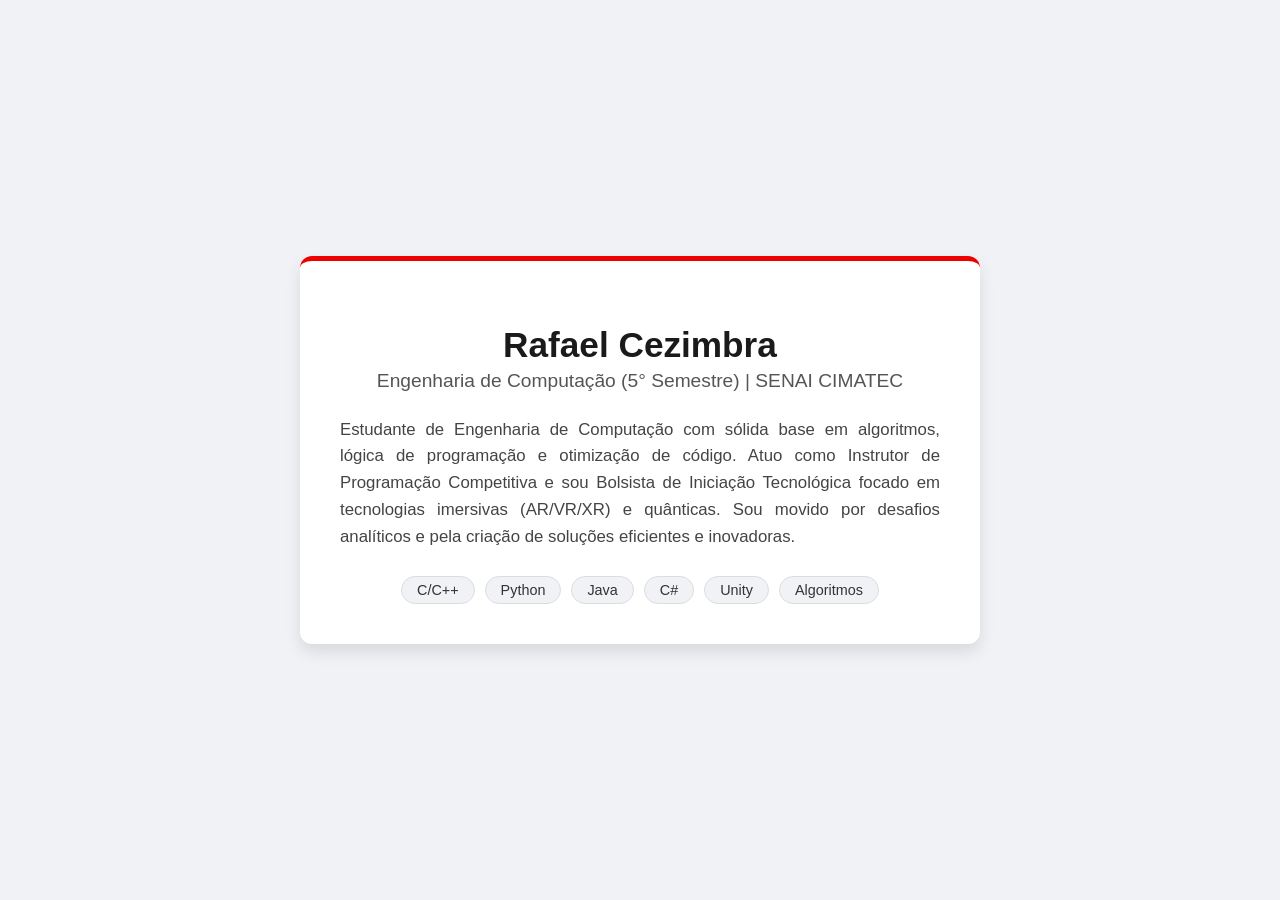
==== index.html @ 8910e25c "index adicionado" ====
<!DOCTYPE html>
<html lang="pt-BR">
<head>
    <meta charset="UTF-8">
    <meta name="viewport" content="width=device-width, initial-scale=1.0">
    <title>Perfil - Rafael Cezimbra</title>
    <style>
        body {
            font-family: 'Segoe UI', Tahoma, Geneva, Verdana, sans-serif;
            background-color: #f0f2f5;
            color: #333;
            margin: 0;
            padding: 0;
            display: flex;
            justify-content: center;
            align-items: center;
            min-height: 100vh;
        }
        .container {
            background-color: #ffffff;
            padding: 40px;
            border-radius: 12px;
            box-shadow: 0 8px 16px rgba(0,0,0,0.1);
            max-width: 600px;
            text-align: center;
            border-top: 5px solid #ec0000; /* Cor inspirada no Santander/Senai */
        }
        h1 {
            color: #1a1a1a;
            margin-bottom: 5px;
            font-size: 2.2em;
        }
        h2 {
            color: #555;
            font-size: 1.2em;
            font-weight: 500;
            margin-top: 0;
            margin-bottom: 25px;
        }
        p {
            line-height: 1.6;
            font-size: 1.05em;
            color: #444;
            text-align: justify;
        }
        .skills {
            margin-top: 25px;
            display: flex;
            flex-wrap: wrap;
            justify-content: center;
            gap: 10px;
        }
        .skill-tag {
            background-color: #f0f2f5;
            border: 1px solid #ddd;
            padding: 5px 15px;
            border-radius: 20px;
            font-size: 0.9em;
            color: #333;
        }
    </style>
</head>
<body>
    <div class="container">
        <h1>Rafael Cezimbra</h1>
        <h2>Engenharia de Computação (5° Semestre) | SENAI CIMATEC</h2>
        <p>
            Estudante de Engenharia de Computação com sólida base em algoritmos, lógica de programação e otimização de código. 
            Atuo como Instrutor de Programação Competitiva e sou Bolsista de Iniciação Tecnológica focado em tecnologias imersivas (AR/VR/XR) e quânticas. 
            Sou movido por desafios analíticos e pela criação de soluções eficientes e inovadoras.
        </p>
        <div class="skills">
            <span class="skill-tag">C/C++</span>
            <span class="skill-tag">Python</span>
            <span class="skill-tag">Java</span>
            <span class="skill-tag">C#</span>
            <span class="skill-tag">Unity</span>
            <span class="skill-tag">Algoritmos</span>
        </div>
    </div>
</body>
</html>
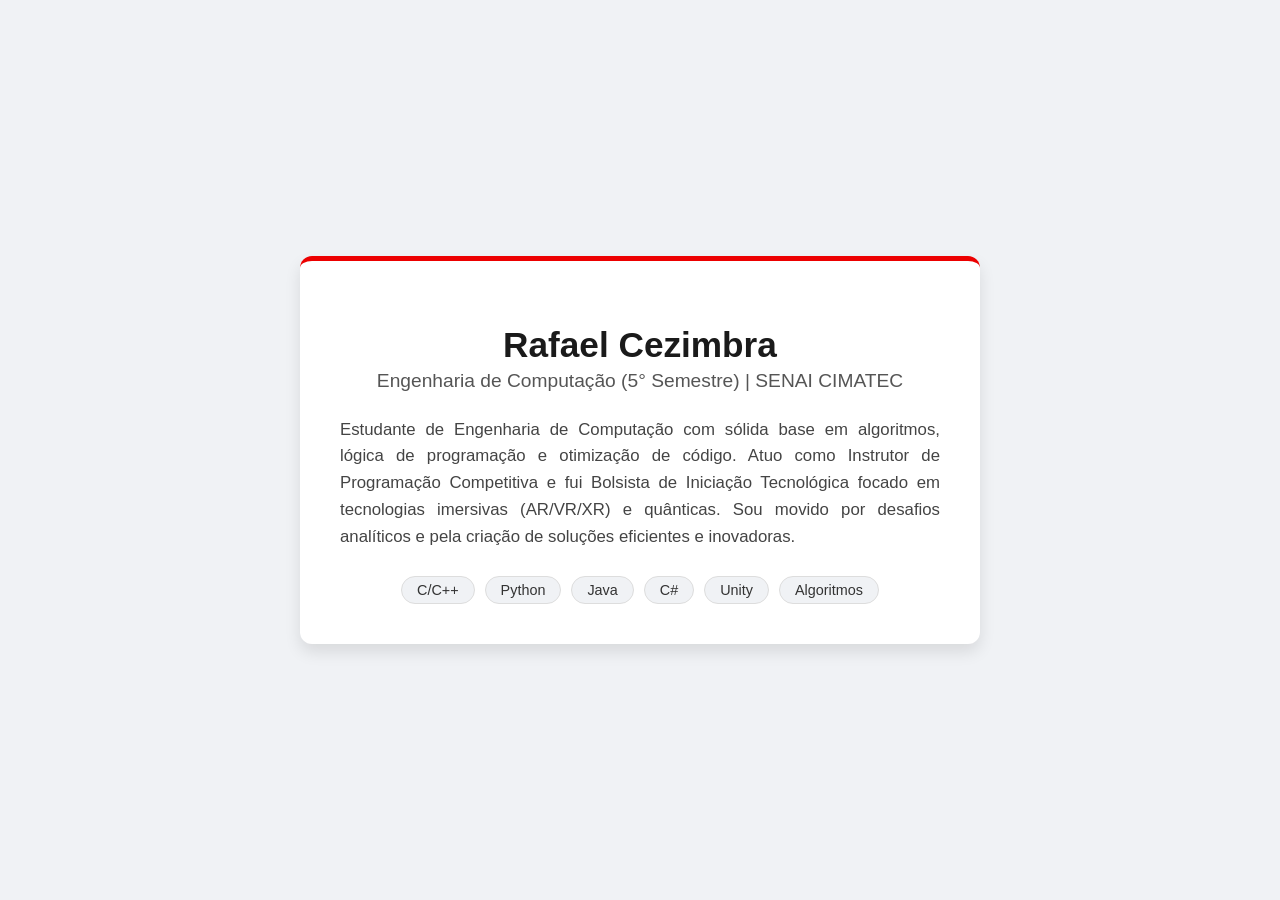
==== commit 233b521e: "index atualizado" ====
--- a/index.html
+++ b/index.html
@@ -66,7 +66,7 @@
         <h2>Engenharia de Computação (5° Semestre) | SENAI CIMATEC</h2>
         <p>
             Estudante de Engenharia de Computação com sólida base em algoritmos, lógica de programação e otimização de código. 
-            Atuo como Instrutor de Programação Competitiva e sou Bolsista de Iniciação Tecnológica focado em tecnologias imersivas (AR/VR/XR) e quânticas. 
+            Atuo como Instrutor de Programação Competitiva e fui Bolsista de Iniciação Tecnológica focado em tecnologias imersivas (AR/VR/XR) e quânticas. 
             Sou movido por desafios analíticos e pela criação de soluções eficientes e inovadoras.
         </p>
         <div class="skills">
